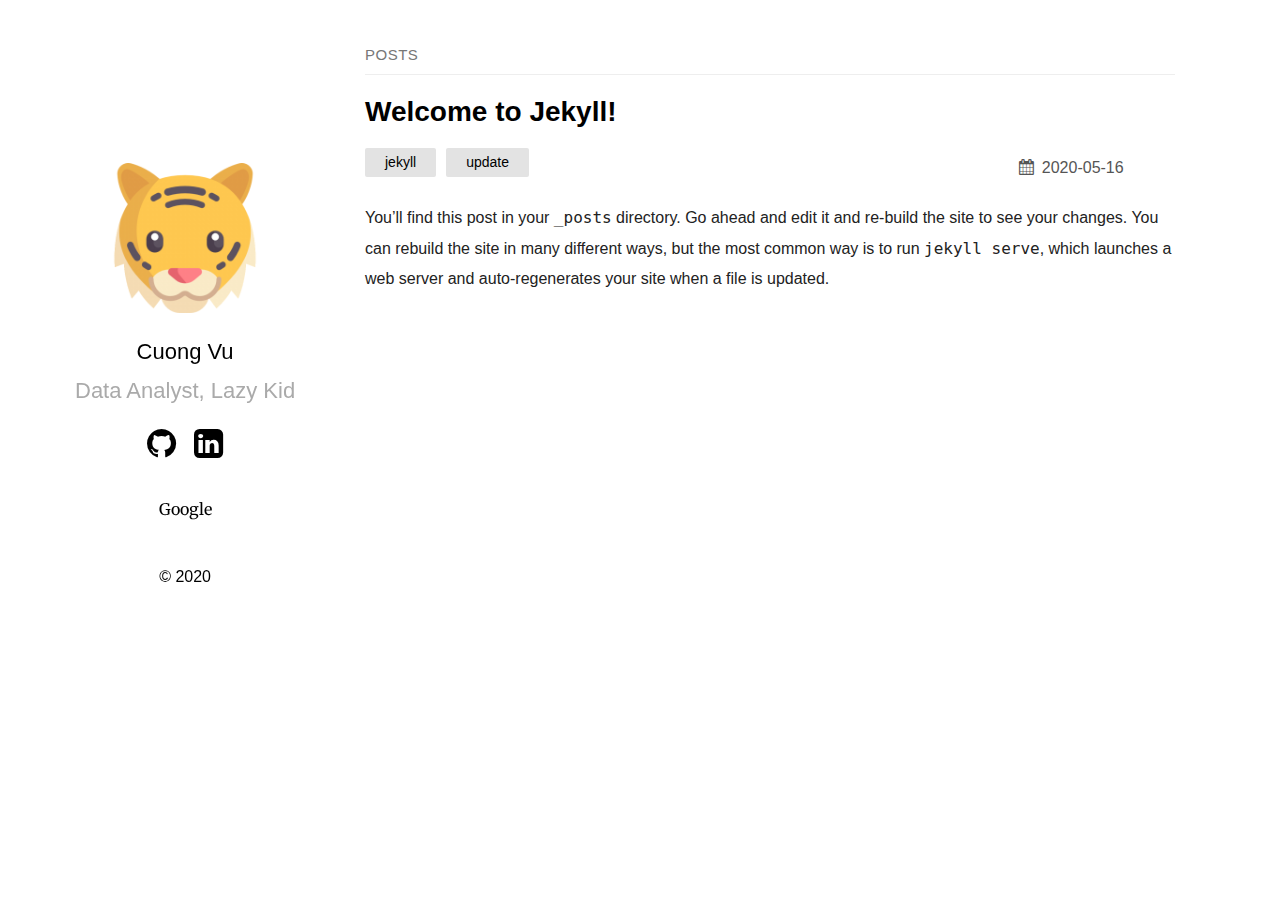
==== index.html @ c7491a7a "first commit" ====
<!DOCTYPE html>
<html lang="en">
  <head><meta charset="UTF-8">
<meta name="viewport" content="width=device-width, initial-scale=1.0">
<meta http-equiv="X-UA-Compatible" content="ie=edge">
<link href="https://fonts.googleapis.com/css?family=Merriweather:300|Raleway:400,700" rel="stylesheet">
<link rel="icon" href="/assets/favicon.png" type="image/x-icon">
<link rel="stylesheet" href="/assets/css/style.css">
<title>CuongVM</title>
<!-- Begin Jekyll SEO tag v2.6.1 -->
<title>CuongVM | Just another journey as a Keyboard Hero</title>
<meta name="generator" content="Jekyll v3.8.7" />
<meta property="og:title" content="CuongVM" />
<meta property="og:locale" content="en_US" />
<meta name="description" content="Just another journey as a Keyboard Hero" />
<meta property="og:description" content="Just another journey as a Keyboard Hero" />
<link rel="canonical" href="http://localhost:4000/" />
<meta property="og:url" content="http://localhost:4000/" />
<meta property="og:site_name" content="CuongVM" />
<script type="application/ld+json">
{"@type":"WebSite","description":"Just another journey as a Keyboard Hero","url":"http://localhost:4000/","headline":"CuongVM","name":"CuongVM","@context":"https://schema.org"}</script>
<!-- End Jekyll SEO tag -->

</head>
  <body>
    <main class="container">
      <section class="about">
        <a href="/"><img src="/assets/portfolio.png" alt="Cuong Vu"></a>
        <h2 id="title">
          <a href="/">Cuong Vu</a>
        </h2>
        <p class="tagline">Data Analyst, Lazy Kid</p>
        <ul class="social"><a href="https://github.com/elbination">
              <li>
                <i class="icon-github-circled"></i>
              </li>
            </a><a href="https://www.linkedin.com/in/cuongvuhp">
              <li>
                <i class="icon-linkedin-squared"></i>
              </li>
            </a></ul><nav class="navigation">
            <ul>
              
                <li>
                  <a href="https://google.com">Google</a>
                </li>
              
            </ul>
          </nav><p>&copy;
          2020</p>
      </section>
      <section class="content">
        
<ul class="posts">
    <li>
      <h1 id="posts-label">posts</h1>
    </li><li><a class="post-link" href="/2020/05/welcome-to-jekyll.html">
          <h2 class="post-title">Welcome to Jekyll!</h2>
        </a>
        <div class="post-meta">
          <ul class="post-categories"><li>jekyll</li><li>update</li></ul>
          <div class="post-date">
            <i class="icon-calendar"></i>
            2020-05-16</div>
        </div>
        <div class="post"><p>You’ll find this post in your <code class="highlighter-rouge">_posts</code> directory. Go ahead and edit it and re-build the site to see your changes. You can rebuild the site in many different ways, but the most common way is to run <code class="highlighter-rouge">jekyll serve</code>, which launches a web server and auto-regenerates your site when a file is updated.</p>

</div>
      </li></ul>

  <!-- <p class="feed-subscribe"><svg class="svg-icon orange">
		<use xlink:href="/assets/minima-social-icons.svg#rss"></use>
	</svg><a href="/feed.xml">Subscribe</a></p> -->
      </section>
    </main><script async src="https://www.googletagmanager.com/gtag/js?id="></script>
      <script>
		window.dataLayer = window.dataLayer || [];
		function gtag() { dataLayer.push(arguments); }
		gtag('js', new Date());

		gtag('config', '');
	</script></body>
</html>
---- assets/css/style.css ----
@charset "UTF-8";
@font-face {
  font-family: 'fontello';
  src: url("../font/fontello.eot?26793073");
  src: url("../font/fontello.eot?26793073#iefix") format("embedded-opentype"), url("../font/fontello.woff2?26793073") format("woff2"), url("../font/fontello.woff?26793073") format("woff"), url("../font/fontello.ttf?26793073") format("truetype"), url("../font/fontello.svg?26793073#fontello") format("svg");
  font-weight: normal;
  font-style: normal; }
/* Chrome hack: SVG is rendered more smooth in Windozze. 100% magic, uncomment if you need it. */
/* Note, that will break hinting! In other OS-es font will be not as sharp as it could be */
/*
@media screen and (-webkit-min-device-pixel-ratio:0) {
  @font-face {
    font-family: 'fontello';
    src: url('../font/fontello.svg?26793073#fontello') format('svg');
  }
}
*/
[class^="icon-"]:before, [class*=" icon-"]:before {
  font-family: "fontello";
  font-style: normal;
  font-weight: normal;
  speak: none;
  display: inline-block;
  text-decoration: inherit;
  width: 1em;
  margin-right: .2em;
  text-align: center;
  /* opacity: .8; */
  /* For safety - reset parent styles, that can break glyph codes*/
  font-variant: normal;
  text-transform: none;
  /* fix buttons height, for twitter bootstrap */
  line-height: 1em;
  /* Animation center compensation - margins should be symmetric */
  /* remove if not needed */
  margin-left: .2em;
  /* you can be more comfortable with increased icons size */
  /* font-size: 120%; */
  /* Font smoothing. That was taken from TWBS */
  -webkit-font-smoothing: antialiased;
  -moz-osx-font-smoothing: grayscale;
  /* Uncomment for 3D effect */
  /* text-shadow: 1px 1px 1px rgba(127, 127, 127, 0.3); */ }

.icon-calendar:before {
  content: '\e800'; }

/* '' */
.icon-github-circled:before {
  content: '\f09b'; }

/* '' */
.icon-twitter-squared:before {
  content: '\f304'; }

/* '' */
.icon-linkedin-squared:before {
  content: '\f30c'; }

/* '' */
/*! normalize.css v3.0.2 | MIT License | git.io/normalize */
html {
  font-family: sans-serif;
  -ms-text-size-adjust: 100%;
  -webkit-text-size-adjust: 100%; }

body {
  margin: 0; }

article,
aside,
details,
figcaption,
figure,
footer,
header,
hgroup,
main,
menu,
nav,
section,
summary {
  display: block; }

audio,
canvas,
progress,
video {
  display: inline-block;
  vertical-align: baseline; }

audio:not([controls]) {
  display: none;
  height: 0; }

[hidden],
template {
  display: none; }

a {
  background-color: transparent; }

a:active,
a:hover {
  outline: 0; }

abbr[title] {
  border-bottom: 1px dotted; }

b,
strong {
  font-weight: bold; }

dfn {
  font-style: italic; }

h1 {
  font-size: 2em;
  margin: 0.67em 0; }

mark {
  background: #ff0;
  color: #000; }

small {
  font-size: 80%; }

sub,
sup {
  font-size: 75%;
  line-height: 0;
  position: relative;
  vertical-align: baseline; }

sup {
  top: -0.5em; }

sub {
  bottom: -0.25em; }

img {
  border: 0; }

svg:not(:root) {
  overflow: hidden; }

figure {
  margin: 1em 40px; }

hr {
  -moz-box-sizing: content-box;
  box-sizing: content-box;
  height: 0; }

pre {
  overflow: auto; }

code,
kbd,
pre,
samp {
  font-family: monospace, monospace;
  font-size: 1em; }

button,
input,
optgroup,
select,
textarea {
  color: inherit;
  font: inherit;
  margin: 0; }

button {
  overflow: visible; }

button,
select {
  text-transform: none; }

button,
html input[type="button"],
input[type="reset"],
input[type="submit"] {
  -webkit-appearance: button;
  cursor: pointer; }

button[disabled],
html input[disabled] {
  cursor: default; }

button::-moz-focus-inner,
input::-moz-focus-inner {
  border: 0;
  padding: 0; }

input {
  line-height: normal; }

input[type="checkbox"],
input[type="radio"] {
  box-sizing: border-box;
  padding: 0; }

input[type="number"]::-webkit-inner-spin-button,
input[type="number"]::-webkit-outer-spin-button {
  height: auto; }

input[type="search"] {
  -webkit-appearance: textfield;
  -moz-box-sizing: content-box;
  -webkit-box-sizing: content-box;
  box-sizing: content-box; }

input[type="search"]::-webkit-search-cancel-button,
input[type="search"]::-webkit-search-decoration {
  -webkit-appearance: none; }

fieldset {
  border: 1px solid #c0c0c0;
  margin: 0 2px;
  padding: 0.35em 0.625em 0.75em; }

legend {
  border: 0;
  padding: 0; }

textarea {
  overflow: auto; }

optgroup {
  font-weight: bold; }

table {
  border-collapse: collapse;
  border-spacing: 0; }

td,
th {
  padding: 0; }

/* Solarized Light 
For use with Jekyll and Pygments
http://ethanschoonover.com/solarized
SOLARIZED HEX      ROLE
--------- -------- ------------------------------------------
base01    #586e75  body text / default code / primary content
base1     #93a1a1  comments / secondary content
base3     #fdf6e3  background
orange    #cb4b16  constants
red       #dc322f  regex, special keywords
blue      #268bd2  reserved keywords
cyan      #2aa198  strings, numbers
green     #859900  operators, other keywords
*/
.highlight {
  background-color: #fdf6e3;
  color: #586e75; }

.highlight .c {
  color: #93a1a1; }

/* Comment */
.highlight .err {
  color: #586e75; }

/* Error */
.highlight .g {
  color: #586e75; }

/* Generic */
.highlight .k {
  color: #859900; }

/* Keyword */
.highlight .l {
  color: #586e75; }

/* Literal */
.highlight .n {
  color: #586e75; }

/* Name */
.highlight .o {
  color: #859900; }

/* Operator */
.highlight .x {
  color: #cb4b16; }

/* Other */
.highlight .p {
  color: #586e75; }

/* Punctuation */
.highlight .cm {
  color: #93a1a1; }

/* Comment.Multiline */
.highlight .cp {
  color: #859900; }

/* Comment.Preproc */
.highlight .c1 {
  color: #93a1a1; }

/* Comment.Single */
.highlight .cs {
  color: #859900; }

/* Comment.Special */
.highlight .gd {
  color: #2aa198; }

/* Generic.Deleted */
.highlight .ge {
  color: #586e75;
  font-style: italic; }

/* Generic.Emph */
.highlight .gr {
  color: #dc322f; }

/* Generic.Error */
.highlight .gh {
  color: #cb4b16; }

/* Generic.Heading */
.highlight .gi {
  color: #859900; }

/* Generic.Inserted */
.highlight .go {
  color: #586e75; }

/* Generic.Output */
.highlight .gp {
  color: #586e75; }

/* Generic.Prompt */
.highlight .gs {
  color: #586e75;
  font-weight: bold; }

/* Generic.Strong */
.highlight .gu {
  color: #cb4b16; }

/* Generic.Subheading */
.highlight .gt {
  color: #586e75; }

/* Generic.Traceback */
.highlight .kc {
  color: #cb4b16; }

/* Keyword.Constant */
.highlight .kd {
  color: #268bd2; }

/* Keyword.Declaration */
.highlight .kn {
  color: #859900; }

/* Keyword.Namespace */
.highlight .kp {
  color: #859900; }

/* Keyword.Pseudo */
.highlight .kr {
  color: #268bd2; }

/* Keyword.Reserved */
.highlight .kt {
  color: #dc322f; }

/* Keyword.Type */
.highlight .ld {
  color: #586e75; }

/* Literal.Date */
.highlight .m {
  color: #2aa198; }

/* Literal.Number */
.highlight .s {
  color: #2aa198; }

/* Literal.String */
.highlight .na {
  color: #586e75; }

/* Name.Attribute */
.highlight .nb {
  color: #B58900; }

/* Name.Builtin */
.highlight .nc {
  color: #268bd2; }

/* Name.Class */
.highlight .no {
  color: #cb4b16; }

/* Name.Constant */
.highlight .nd {
  color: #268bd2; }

/* Name.Decorator */
.highlight .ni {
  color: #cb4b16; }

/* Name.Entity */
.highlight .ne {
  color: #cb4b16; }

/* Name.Exception */
.highlight .nf {
  color: #268bd2; }

/* Name.Function */
.highlight .nl {
  color: #586e75; }

/* Name.Label */
.highlight .nn {
  color: #586e75; }

/* Name.Namespace */
.highlight .nx {
  color: #586e75; }

/* Name.Other */
.highlight .py {
  color: #586e75; }

/* Name.Property */
.highlight .nt {
  color: #268bd2; }

/* Name.Tag */
.highlight .nv {
  color: #268bd2; }

/* Name.Variable */
.highlight .ow {
  color: #859900; }

/* Operator.Word */
.highlight .w {
  color: #586e75; }

/* Text.Whitespace */
.highlight .mf {
  color: #2aa198; }

/* Literal.Number.Float */
.highlight .mh {
  color: #2aa198; }

/* Literal.Number.Hex */
.highlight .mi {
  color: #2aa198; }

/* Literal.Number.Integer */
.highlight .mo {
  color: #2aa198; }

/* Literal.Number.Oct */
.highlight .sb {
  color: #93a1a1; }

/* Literal.String.Backtick */
.highlight .sc {
  color: #2aa198; }

/* Literal.String.Char */
.highlight .sd {
  color: #586e75; }

/* Literal.String.Doc */
.highlight .s2 {
  color: #2aa198; }

/* Literal.String.Double */
.highlight .se {
  color: #cb4b16; }

/* Literal.String.Escape */
.highlight .sh {
  color: #586e75; }

/* Literal.String.Heredoc */
.highlight .si {
  color: #2aa198; }

/* Literal.String.Interpol */
.highlight .sx {
  color: #2aa198; }

/* Literal.String.Other */
.highlight .sr {
  color: #dc322f; }

/* Literal.String.Regex */
.highlight .s1 {
  color: #2aa198; }

/* Literal.String.Single */
.highlight .ss {
  color: #2aa198; }

/* Literal.String.Symbol */
.highlight .bp {
  color: #268bd2; }

/* Name.Builtin.Pseudo */
.highlight .vc {
  color: #268bd2; }

/* Name.Variable.Class */
.highlight .vg {
  color: #268bd2; }

/* Name.Variable.Global */
.highlight .vi {
  color: #268bd2; }

/* Name.Variable.Instance */
.highlight .il {
  color: #2aa198; }

/* Literal.Number.Integer.Long */
.highlight {
  background-color: #f4f4f4; }

div.highlight {
  padding: 5px 20px; }

pre.highlight, code {
  font-family: 'Consolas', Menlo, monospace;
  line-height: 1.4em;
  tab-size: 4; }

*,
*:before,
*:after {
  box-sizing: border-box; }

body {
  font-family: "Arial", sans-serif;
  font-size: 16px;
  line-height: 1.2em;
  margin: 0;
  -webkit-font-smoothing: antialiased;
  -moz-osx-font-smoothing: grayscale; }

img,
embed,
object,
video {
  max-width: 100%; }

a {
  color: #000;
  transition: color 0.3s; }
  a:hover {
    color: #0a59b0; }

h2 {
  margin: 0.7em 0; }

main {
  margin: 0 90px;
  display: flex;
  height: 100%; }
  @media screen and (min-width: 1600px) {
    main {
      margin: 0 auto;
      max-width: 1440px; } }
  @media screen and (max-width: 1280px) {
    main {
      margin: 0 75px; } }
  @media screen and (max-width: 1024px) {
    main {
      margin: 0 35px; } }
  @media screen and (max-width: 768px) {
    main {
      margin: 0 10px;
      flex-direction: column; } }
  @media screen and (max-width: 480px) {
    main {
      margin: 0; } }
  @media screen and (min-width: 769px) {
    main .content {
      max-width: calc(100% - 220px);
      margin-left: 220px;
      width: 100%; } }
  main .about {
    display: flex;
    height: 100vh;
    padding-bottom: 15vh;
    min-width: 220px;
    justify-content: center;
    flex-direction: column;
    align-items: center; }
    @media screen and (max-width: 768px) {
      main .about {
        height: auto;
        padding: 10vh 0; } }
    @media screen and (min-width: 769px) {
      main .about {
        position: fixed;
        max-width: 285px; } }
    main .about h2 {
      font-size: 22px;
      margin-top: 25px;
      margin-bottom: 0;
      color: #222222;
      font-weight: normal; }
    main .about .tagline {
      font-size: 22px;
      margin-top: 17px;
      color: #aaa;
      white-space: pre-wrap;
      line-height: normal; }
    main .about img {
      max-width: 150px; }

#title a {
  text-decoration: none; }

.social {
  list-style-type: none;
  padding: 0;
  margin-top: 0;
  display: flex;
  flex-wrap: wrap;
  justify-content: center; }
  .social a {
    margin-bottom: .5em; }
  .social li i {
    font-size: 34px; }

.navigation {
  width: 80%; }
  .navigation ul {
    list-style-type: none;
    padding: 0;
    margin-top: 0; }
    .navigation ul li:last-child a {
      border-bottom: 0; }
    .navigation ul a {
      display: block;
      font-family: 'Merriweather';
      text-align: center;
      padding: 1rem 0;
      text-decoration: none;
      border-bottom: 1px solid #ececec; }
      @media screen and (max-width: 768px) {
        .navigation ul a {
          padding: 2rem 0; } }

.post-wrapper {
  border-bottom: 1px solid #ececec;
  margin-bottom: 1rem;
  padding-bottom: 1rem; }

.post-categories {
  list-style-type: none;
  margin: 0;
  padding: 0; }
  .post-categories li {
    font-size: 14px;
    float: left;
    background-color: #e3e3e3;
    padding: 5px 20px;
    border-radius: 2px;
    margin-right: 10px;
    margin-bottom: 10px; }
    @media screen and (max-width: 768px) {
      .post-categories li {
        margin-top: 5px; } }

.post-date {
  margin-right: 10px;
  color: #555;
  min-width: 150px; }

.post-meta {
  display: flex;
  justify-content: space-between;
  align-items: center; }
  @media screen and (max-width: 768px) {
    .post-meta {
      flex-direction: column-reverse;
      align-items: baseline; }
      .post-meta .post-date {
        margin-bottom: 16px; } }

.post-link {
  text-decoration: none; }

.post-title {
  line-height: 1.2em;
  font-size: 28px; }

.posts,
.post-container {
  list-style-type: none;
  margin: 45px 30px; }
  @media screen and (max-width: 480px) {
    .posts,
    .post-container {
      margin-left: 20px;
      margin-right: 20px; } }
  @media screen and (max-width: 768px) {
    .posts,
    .post-container {
      padding: 0 !important;
      margin-top: 0; } }

.post-container {
  padding-left: 30px; }

.post {
  font-family: "Arial", sans-serif;
  font-weight: 300;
  color: #222;
  line-height: 1.9em; }
  .post a {
    color: #0a59b0;
    text-decoration: none;
    transition: border-bottom 0.4s; }
    .post a:hover {
      border-bottom: 0.5px solid #0a59b0; }
  .post h1,
  .post h2,
  .post h3,
  .post h4,
  .post h5,
  .post h6 {
    font-family: "Arial", sans-serif; }

#posts-label {
  border-bottom: 1px solid #eee;
  font-size: 15px;
  color: #777;
  text-transform: uppercase;
  letter-spacing: 0.5px;
  padding-bottom: 10px;
  font-weight: normal; }
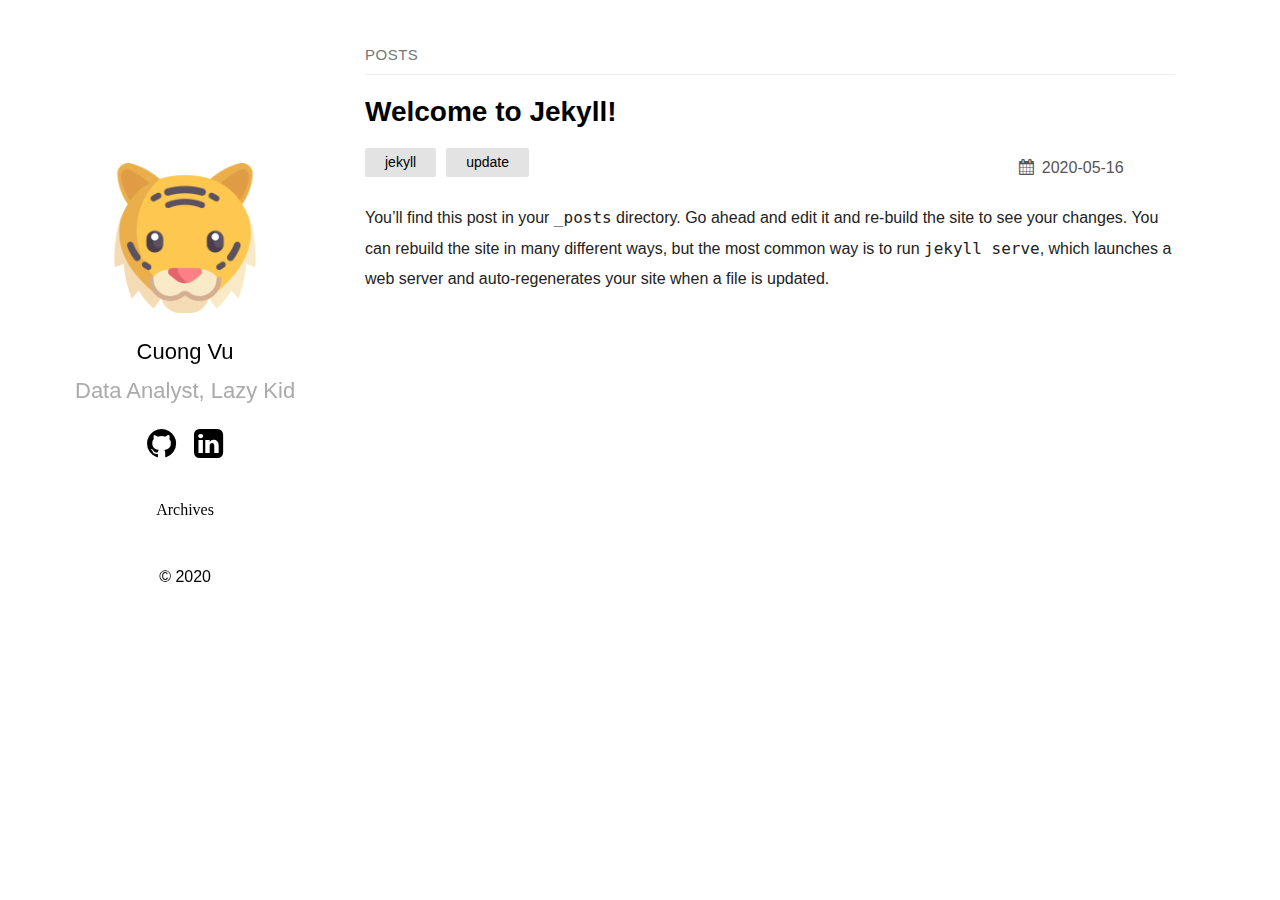
==== commit 233e292c: "added author seo tag" ====
--- a/index.html
+++ b/index.html
@@ -3,7 +3,6 @@
   <head><meta charset="UTF-8">
 <meta name="viewport" content="width=device-width, initial-scale=1.0">
 <meta http-equiv="X-UA-Compatible" content="ie=edge">
-<link href="https://fonts.googleapis.com/css?family=Merriweather:300|Raleway:400,700" rel="stylesheet">
 <link rel="icon" href="/assets/favicon.png" type="image/x-icon">
 <link rel="stylesheet" href="/assets/css/style.css">
 <title>CuongVM</title>
@@ -11,6 +10,7 @@
 <title>CuongVM | Just another journey as a Keyboard Hero</title>
 <meta name="generator" content="Jekyll v3.8.7" />
 <meta property="og:title" content="CuongVM" />
+<meta name="author" content="Cuong Vu" />
 <meta property="og:locale" content="en_US" />
 <meta name="description" content="Just another journey as a Keyboard Hero" />
 <meta property="og:description" content="Just another journey as a Keyboard Hero" />
@@ -18,7 +18,7 @@
 <meta property="og:url" content="http://localhost:4000/" />
 <meta property="og:site_name" content="CuongVM" />
 <script type="application/ld+json">
-{"@type":"WebSite","description":"Just another journey as a Keyboard Hero","url":"http://localhost:4000/","headline":"CuongVM","name":"CuongVM","@context":"https://schema.org"}</script>
+{"headline":"CuongVM","@type":"WebSite","author":{"@type":"Person","name":"Cuong Vu"},"description":"Just another journey as a Keyboard Hero","url":"http://localhost:4000/","name":"CuongVM","@context":"https://schema.org"}</script>
 <!-- End Jekyll SEO tag -->
 
 </head>
@@ -42,7 +42,7 @@
             <ul>
               
                 <li>
-                  <a href="https://google.com">Google</a>
+                  <a href="/archives">Archives</a>
                 </li>
               
             </ul>
@@ -72,12 +72,12 @@
 		<use xlink:href="/assets/minima-social-icons.svg#rss"></use>
 	</svg><a href="/feed.xml">Subscribe</a></p> -->
       </section>
-    </main><script async src="https://www.googletagmanager.com/gtag/js?id="></script>
+    </main><script async src="https://www.googletagmanager.com/gtag/js?id=UA-160826314-1"></script>
       <script>
 		window.dataLayer = window.dataLayer || [];
 		function gtag() { dataLayer.push(arguments); }
 		gtag('js', new Date());
 
-		gtag('config', '');
+		gtag('config', 'UA-160826314-1');
 	</script></body>
 </html>
